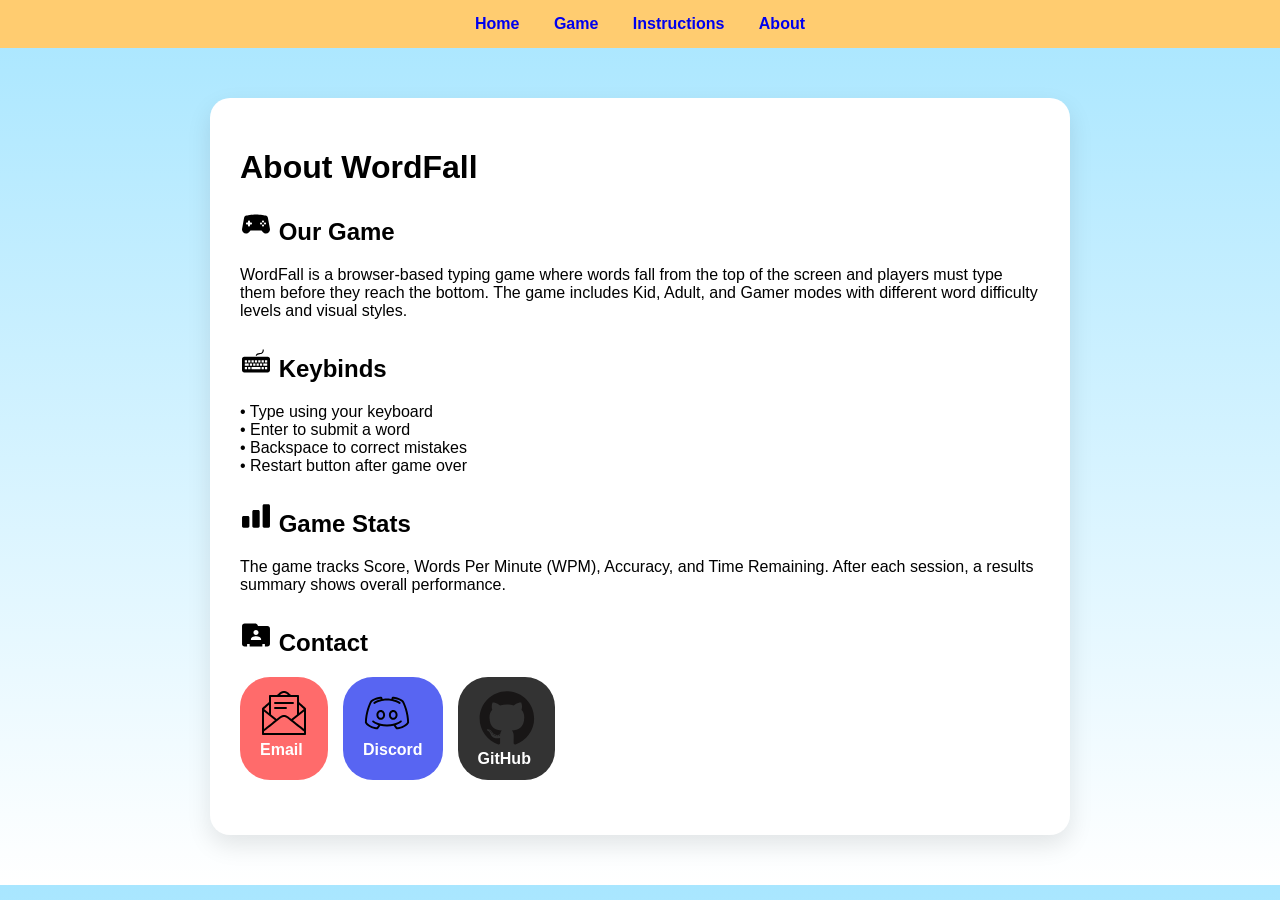
==== about.html @ df0efc3d "Clean project upload" ====
<!DOCTYPE html>
<html>

<head>
    <meta charset="UTF-8">
    <title>About - WordFall</title>
    <link rel="stylesheet" href="style.css">
</head>

<body class="kid">

    <nav>
        <a href="index.html">Home</a>
        <a href="game.html">Game</a>
        <a href="instructions.html">Instructions</a>
        <a href="about.html">About</a>
    </nav>

    <div class="about-card">

        <h1>About WordFall</h1>

        <div class="about-section">
            <h2><svg id='Game_Controller_32' width='32' height='32' viewBox='0 0 32 32'
                    xmlns='http://www.w3.org/2000/svg' xmlns:xlink='http://www.w3.org/1999/xlink'>
                    <rect width='32' height='32' stroke='none' fill='#000000' opacity='0' />


                    <g transform="matrix(1 0 0 1 16 16)">
                        <path
                            style="stroke: none; stroke-width: 1; stroke-dasharray: none; stroke-linecap: butt; stroke-dashoffset: 0; stroke-linejoin: miter; stroke-miterlimit: 4; fill: rgb(0,0,0); fill-rule: nonzero; opacity: 1;"
                            transform=" translate(-15, -15.5)"
                            d="M 15 6 C 10.933075 6 5.4021252 7.0594658 5.3964844 7.0605469 C 5.3964844 7.0605469 5.3945312 7.0605469 5.3945312 7.0605469 C 4.2063097 7.3036573 3.2783178 8.2501084 3.0546875 9.4453125 L 3.0507812 9.4492188 L 1.0839844 20.179688 L 1.0859375 20.181641 C 1.0310045 20.445822 1 20.719532 1 21 C 1 23.209 2.791 25 5 25 C 6.1864022 25 7.2401051 24.47287 7.9726562 23.652344 L 7.9863281 23.660156 L 9.5 22 L 15 22 L 20.5 22 L 22.013672 23.660156 L 22.027344 23.652344 C 22.759895 24.47287 23.813598 25 25 25 C 27.209 25 29 23.209 29 21 C 29 20.719532 28.968996 20.445822 28.914062 20.181641 L 28.916016 20.179688 L 26.949219 9.4492188 L 26.945312 9.4453125 C 26.721565 8.2494809 25.79263 7.303047 24.603516 7.0605469 C 24.602892 7.0604196 24.602187 7.0606737 24.601562 7.0605469 C 24.59692 7.0594658 19.066925 6 15 6 z M 8 12 C 8.552 12 9 12.448 9 13 L 9 14 L 10 14 C 10.552 14 11 14.448 11 15 C 11 15.552 10.552 16 10 16 L 9 16 L 9 17 C 9 17.552 8.552 18 8 18 C 7.448 18 7 17.552 7 17 L 7 16 L 6 16 C 5.448 16 5 15.552 5 15 C 5 14.448 5.448 14 6 14 L 7 14 L 7 13 C 7 12.448 7.448 12 8 12 z M 22 12 C 22.552 12 23 12.448 23 13 C 23 13.552 22.552 14 22 14 C 21.448 14 21 13.552 21 13 C 21 12.448 21.448 12 22 12 z M 20 14 C 20.552 14 21 14.448 21 15 C 21 15.552 20.552 16 20 16 C 19.448 16 19 15.552 19 15 C 19 14.448 19.448 14 20 14 z M 24 14 C 24.552 14 25 14.448 25 15 C 25 15.552 24.552 16 24 16 C 23.448 16 23 15.552 23 15 C 23 14.448 23.448 14 24 14 z M 22 16 C 22.552 16 23 16.448 23 17 C 23 17.552 22.552 18 22 18 C 21.448 18 21 17.552 21 17 C 21 16.448 21.448 16 22 16 z"
                            stroke-linecap="round" />
                    </g>
                </svg> Our Game</h2>
            <p>
                WordFall is a browser-based typing game where words fall from the top
                of the screen and players must type them before they reach the bottom.
                The game includes Kid, Adult, and Gamer modes with different word
                difficulty levels and visual styles.
            </p>
        </div>

        <div class="about-section">
            <h2><svg id='Keyboard_32' width='32' height='32' viewBox='0 0 32 32' xmlns='http://www.w3.org/2000/svg'
                    xmlns:xlink='http://www.w3.org/1999/xlink'>
                    <rect width='32' height='32' stroke='none' fill='#000000' opacity='0' />


                    <g transform="matrix(0.56 0 0 0.56 16 16)">
                        <path
                            style="stroke: none; stroke-width: 1; stroke-dasharray: none; stroke-linecap: butt; stroke-dashoffset: 0; stroke-linejoin: miter; stroke-miterlimit: 4; fill: rgb(0,0,0); fill-rule: nonzero; opacity: 1;"
                            transform=" translate(-25, -23.42)"
                            d="M 36.9375 2.84375 C 36.9375 8.507813 34.578125 8.828125 31.3125 9.28125 C 28.707031 9.640625 25.578125 10.09375 24.4375 14 L 26.5625 14 C 27.433594 11.859375 29.253906 11.601563 31.5625 11.28125 C 34.835938 10.828125 38.9375 10.25 38.9375 2.84375 Z M 4 16 C 1.792969 16 0 17.792969 0 20 L 0 40 C 0 42.207031 1.792969 44 4 44 L 46 44 C 48.207031 44 50 42.207031 50 40 L 50 20 C 50 17.792969 48.207031 16 46 16 Z M 5 22 L 9 22 L 9 26 L 5 26 Z M 11 22 L 15 22 L 15 26 L 11 26 Z M 17 22 L 21 22 L 21 26 L 17 26 Z M 23 22 L 27 22 L 27 26 L 23 26 Z M 29 22 L 33 22 L 33 26 L 29 26 Z M 35 22 L 39 22 L 39 26 L 35 26 Z M 41 22 L 45 22 L 45 26 L 41 26 Z M 5 28 L 12 28 L 12 32 L 5 32 Z M 14 28 L 18 28 L 18 32 L 14 32 Z M 20 28 L 24 28 L 24 32 L 20 32 Z M 26 28 L 30 28 L 30 32 L 26 32 Z M 32 28 L 36 28 L 36 32 L 32 32 Z M 38 28 L 45 28 L 45 32 L 38 32 Z M 5 34 L 9 34 L 9 38 L 5 38 Z M 11 34 L 15 34 L 15 38 L 11 38 Z M 17 34 L 33 34 L 33 38 L 17 38 Z M 35 34 L 39 34 L 39 38 L 35 38 Z M 41 34 L 45 34 L 45 38 L 41 38 Z"
                            stroke-linecap="round" />
                    </g>
                </svg> Keybinds</h2>
            <p>
                • Type using your keyboard<br>
                • Enter to submit a word<br>
                • Backspace to correct mistakes<br>
                • Restart button after game over
            </p>
        </div>

        <div class="about-section">
            <h2><svg id='Bar_Chart_32' width='32' height='32' viewBox='0 0 32 32' xmlns='http://www.w3.org/2000/svg'
                    xmlns:xlink='http://www.w3.org/1999/xlink'>
                    <rect width='32' height='32' stroke='none' fill='#000000' opacity='0' />


                    <g transform="matrix(1.47 0 0 1.47 16 16)">
                        <path
                            style="stroke: none; stroke-width: 1; stroke-dasharray: none; stroke-linecap: butt; stroke-dashoffset: 0; stroke-linejoin: miter; stroke-miterlimit: 4; fill: rgb(0,0,0); fill-rule: nonzero; opacity: 1;"
                            transform=" translate(-12.5, -12)"
                            d="M 18 4 C 17.448 4 17 4.448 17 5 L 17 19 C 17 19.552 17.448 20 18 20 L 21 20 C 21.552 20 22 19.552 22 19 L 22 5 C 22 4.448 21.552 4 21 4 L 18 4 z M 11 8 C 10.448 8 10 8.448 10 9 L 10 19 C 10 19.552 10.448 20 11 20 L 14 20 C 14.552 20 15 19.552 15 19 L 15 9 C 15 8.448 14.552 8 14 8 L 11 8 z M 4 12 C 3.448 12 3 12.448 3 13 L 3 19 C 3 19.552 3.448 20 4 20 L 7 20 C 7.552 20 8 19.552 8 19 L 8 13 C 8 12.448 7.552 12 7 12 L 4 12 z"
                            stroke-linecap="round" />
                    </g>
                </svg> Game Stats</h2>
            <p>
                The game tracks Score, Words Per Minute (WPM), Accuracy, and Time Remaining.
                After each session, a results summary shows overall performance.
            </p>
        </div>

        <div class="about-section">
            <h2><svg id='Contact_Details_32' width='32' height='32' viewBox='0 0 32 32'
                    xmlns='http://www.w3.org/2000/svg' xmlns:xlink='http://www.w3.org/1999/xlink'>
                    <rect width='32' height='32' stroke='none' fill='#000000' opacity='0' />


                    <g transform="matrix(1.27 0 0 1.27 16 16)">
                        <path
                            style="stroke: none; stroke-width: 1; stroke-dasharray: none; stroke-linecap: butt; stroke-dashoffset: 0; stroke-linejoin: miter; stroke-miterlimit: 4; fill: rgb(0,0,0); fill-rule: nonzero; opacity: 1;"
                            transform=" translate(-12, -12)"
                            d="M 21 5 L 13.618 5 L 13.171000000000001 4.106 C 12.831 3.424 12.146 3 11.382 3 L 3 3 C 1.897 3 1 3.897 1 5 L 1 19 C 1 20.103 1.897 21 3 21 L 5 21 L 5 19 L 7 19 L 7 21 L 17 21 L 17 19 L 19 19 L 19 21 L 21 21 C 22.103 21 23 20.103 23 19 L 23 7 C 23 5.897 22.103 5 21 5 z M 12 8 C 13.133 8 14 8.867 14 10 C 14 11.133 13.133 12 12 12 C 10.867 12 10 11.133 10 10 C 10 8.867 10.867 8 12 8 z M 16 16 L 8 16 C 8 15.843 8 15.376 8 15.217 C 8 13.909 9.815 13 12 13 C 14.185 13 16 13.909 16 15.217 C 16 15.376 16 15.843 16 16 z"
                            stroke-linecap="round" />
                    </g>
                </svg> Contact</h2>

            <div class="contact-row">
                <a href="mailto:phyozawaung005@email.com" class="contact-btn email">
                    <svg id='Email_Open_48' width='48' height='48' viewBox='0 0 48 48'
                        xmlns='http://www.w3.org/2000/svg' xmlns:xlink='http://www.w3.org/1999/xlink'>
                        <rect width='48' height='48' stroke='none' fill='#000000' opacity='0' />


                        <g transform="matrix(1 0 0 1 24 24)">
                            <path
                                style="stroke: none; stroke-width: 1; stroke-dasharray: none; stroke-linecap: butt; stroke-dashoffset: 0; stroke-linejoin: miter; stroke-miterlimit: 4; fill: rgb(0,0,0); fill-rule: nonzero; opacity: 1;"
                                transform=" translate(-25, -25)"
                                d="M 25 3 C 24.065529 3 22.342634 3.1922485 20.857422 4.4609375 C 20.398681 4.8083214 19.373867 5.711436 17.886719 7 L 11 7 C 10.447738123791542 7.0000552179053495 10.000055217905349 7.447738123791542 10 8 L 10 13.962891 C 6.471313 17.084086 3.3339844 19.878906 3.3339844 19.878906 C 3.1214614918538506 20.06867560710598 2.9999682606298403 20.340081609472698 3 20.625 L 3 46 C 3.000055217905349 46.55226187620846 3.4477381237915408 46.99994478209465 4 47 L 46 47 C 46.55226187620846 46.99994478209465 46.99994478209465 46.55226187620846 47 46 L 47 20.625 C 47.000031841108616 20.340081671897863 46.878538759845775 20.06867567947991 46.666016 19.878906 C 46.666016 19.878906 43.528795 17.083407 40 13.962891 L 40 8 C 39.99994478209465 7.447738123791541 39.55226187620846 7.0000552179053495 39 7 L 32.052734 7 C 30.621699 5.7124523 29.597448 4.8047971 29.140625 4.4589844 C 27.65593 3.1920488 25.933993 3 25 3 z M 25 5 C 25.639946 5 26.886525 5.1588743 27.849609 5.984375 C 27.866085520085996 5.998595799359689 27.88302187253336 6.012274950583353 27.900391 6.0253906 C 27.959185 6.0694411 28.697665 6.7277272 29.013672 7 L 20.960938 7 C 21.279381 6.7285566 22.041101 6.0692269 22.099609 6.0253906 C 22.11697812746664 6.012274950583352 22.133914479914004 5.998595799359689 22.150391 5.984375 C 23.113477 5.1588747 24.360054 5 25 5 z M 12 9 L 17.988281 9 C 18.144192542444436 9.038082487204836 18.306979457555563 9.038082487204836 18.462891 9 L 31.513672 9 C 31.62803267465632 9.020067433837593 31.74501432534368 9.020067433837593 31.859375 9 L 38 9 L 38 14.417969 L 38 26.542969 L 32.361328 30.980469 C 31.298143 30.145647 29.356777 28.62871 29.125 28.443359 C 27.584365 27.210381 25.936054 27 25 27 C 23.990342 27 22.424011 27.305375 20.908203 28.417969 C 20.632913 28.619667 18.627455 30.201185 17.632812 30.976562 L 12 26.542969 L 12 14.546875 C 12.015162902979911 14.447187958264486 12.015162902979911 14.345781041735513 12 14.246094 L 12 9 z M 16 14 C 15.63936408342243 13.994899710454515 15.303918635428394 14.184375296169332 15.122112278513482 14.495872849714331 C 14.940305921598572 14.80737040325933 14.940305921598572 15.192629596740671 15.122112278513484 15.50412715028567 C 15.303918635428394 15.815624703830668 15.639364083422432 16.005100289545485 16 16 L 34 16 C 34.36063591657757 16.005100289545485 34.696081364571604 15.815624703830668 34.877887721486516 15.504127150285669 C 35.05969407840143 15.192629596740671 35.05969407840143 14.80737040325933 34.877887721486516 14.495872849714331 C 34.696081364571604 14.184375296169332 34.36063591657757 13.994899710454515 34 14 L 16 14 z M 10 16.636719 L 10 24.966797 L 5.0253906 21.050781 C 5.2639072 20.838199 7.6995528 18.67611 10 16.636719 z M 40 16.636719 C 42.300878 18.676338 44.736918 20.840822 44.974609 21.052734 L 40 24.96875 L 40 16.636719 z M 16 19 C 15.63936408342243 18.994899710454515 15.303918635428394 19.184375296169332 15.122112278513482 19.49587284971433 C 14.940305921598572 19.80737040325933 14.940305921598572 20.192629596740673 15.122112278513484 20.50412715028567 C 15.303918635428394 20.815624703830668 15.639364083422432 21.005100289545485 16 21 L 27 21 C 27.360635916577568 21.005100289545485 27.696081364571608 20.815624703830668 27.877887721486516 20.50412715028567 C 28.059694078401428 20.19262959674067 28.059694078401428 19.80737040325933 27.877887721486516 19.49587284971433 C 27.696081364571608 19.184375296169332 27.360635916577568 18.994899710454515 27 19 L 16 19 z M 5 23.578125 L 16.009766 32.244141 C 14.380662 33.519885 13.64873 34.080591 11.683594 35.625 C 8.2747801 38.304 6.1117199 40.008897 5 40.884766 L 5 23.578125 z M 45 23.578125 L 45 40.888672 C 43.543056 39.746848 38.508414 35.801673 33.982422 32.251953 L 45 23.578125 z M 25 29 C 25.639946 29 26.791635 29.138837 27.875 30.005859 C 29.231039 31.090278 44.471585 43.016199 45 43.429688 L 45 45 L 5 45 L 5 43.427734 C 5.2740923 43.211869 8.8819407 40.370731 12.919922 37.197266 C 17.108371 33.905547 21.554155 30.425166 22.091797 30.03125 C 23.199989 29.217844 24.433658 29 25 29 z"
                                stroke-linecap="round" />
                        </g>
                    </svg> <br> Email
                </a>

                <a href="https://discord.com/users/1257900432802713695" target="_blank" class="contact-btn discord">
                    <svg id='Discord_48' width='48' height='48' viewBox='0 0 48 48' xmlns='http://www.w3.org/2000/svg'
                        xmlns:xlink='http://www.w3.org/1999/xlink'>
                        <rect width='48' height='48' stroke='none' fill='#000000' opacity='0' />


                        <g transform="matrix(0.96 0 0 0.96 24 24)">
                            <path
                                style="stroke: none; stroke-width: 1; stroke-dasharray: none; stroke-linecap: butt; stroke-dashoffset: 0; stroke-linejoin: miter; stroke-miterlimit: 4; fill: rgb(0,0,0); fill-rule: nonzero; opacity: 1;"
                                transform=" translate(-25, -24)"
                                d="M 18.90625 7 C 18.90625 7 12.539063 7.4375 8.375 10.78125 C 8.355469 10.789063 8.332031 10.800781 8.3125 10.8125 C 7.589844 11.480469 7.046875 12.515625 6.375 14 C 5.703125 15.484375 4.992188 17.394531 4.34375 19.53125 C 3.050781 23.808594 2 29.058594 2 34 C 1.996094 34.175781 2.039063 34.347656 2.125 34.5 C 3.585938 37.066406 6.273438 38.617188 8.78125 39.59375 C 11.289063 40.570313 13.605469 40.960938 14.78125 41 C 15.113281 41.011719 15.429688 40.859375 15.625 40.59375 L 18.0625 37.21875 C 20.027344 37.683594 22.332031 38 25 38 C 27.667969 38 29.972656 37.683594 31.9375 37.21875 L 34.375 40.59375 C 34.570313 40.859375 34.886719 41.011719 35.21875 41 C 36.394531 40.960938 38.710938 40.570313 41.21875 39.59375 C 43.726563 38.617188 46.414063 37.066406 47.875 34.5 C 47.960938 34.347656 48.003906 34.175781 48 34 C 48 29.058594 46.949219 23.808594 45.65625 19.53125 C 45.007813 17.394531 44.296875 15.484375 43.625 14 C 42.953125 12.515625 42.410156 11.480469 41.6875 10.8125 C 41.667969 10.800781 41.644531 10.789063 41.625 10.78125 C 37.460938 7.4375 31.09375 7 31.09375 7 C 31.019531 6.992188 30.949219 6.992188 30.875 7 C 30.527344 7.046875 30.234375 7.273438 30.09375 7.59375 C 30.09375 7.59375 29.753906 8.339844 29.53125 9.40625 C 27.582031 9.09375 25.941406 9 25 9 C 24.058594 9 22.417969 9.09375 20.46875 9.40625 C 20.246094 8.339844 19.90625 7.59375 19.90625 7.59375 C 19.734375 7.203125 19.332031 6.964844 18.90625 7 Z M 18.28125 9.15625 C 18.355469 9.359375 18.40625 9.550781 18.46875 9.78125 C 16.214844 10.304688 13.746094 11.160156 11.4375 12.59375 C 11.074219 12.746094 10.835938 13.097656 10.824219 13.492188 C 10.816406 13.882813 11.039063 14.246094 11.390625 14.417969 C 11.746094 14.585938 12.167969 14.535156 12.46875 14.28125 C 17.101563 11.410156 22.996094 11 25 11 C 27.003906 11 32.898438 11.410156 37.53125 14.28125 C 37.832031 14.535156 38.253906 14.585938 38.609375 14.417969 C 38.960938 14.246094 39.183594 13.882813 39.175781 13.492188 C 39.164063 13.097656 38.925781 12.746094 38.5625 12.59375 C 36.253906 11.160156 33.785156 10.304688 31.53125 9.78125 C 31.59375 9.550781 31.644531 9.359375 31.71875 9.15625 C 32.859375 9.296875 37.292969 9.894531 40.3125 12.28125 C 40.507813 12.460938 41.1875 13.460938 41.8125 14.84375 C 42.4375 16.226563 43.09375 18.027344 43.71875 20.09375 C 44.9375 24.125 45.921875 29.097656 45.96875 33.65625 C 44.832031 35.496094 42.699219 36.863281 40.5 37.71875 C 38.5 38.496094 36.632813 38.84375 35.65625 38.9375 L 33.96875 36.65625 C 34.828125 36.378906 35.601563 36.078125 36.28125 35.78125 C 38.804688 34.671875 40.15625 33.5 40.15625 33.5 C 40.570313 33.128906 40.605469 32.492188 40.234375 32.078125 C 39.863281 31.664063 39.226563 31.628906 38.8125 32 C 38.8125 32 37.765625 32.957031 35.46875 33.96875 C 34.625 34.339844 33.601563 34.707031 32.4375 35.03125 C 32.167969 35 31.898438 35.078125 31.6875 35.25 C 29.824219 35.703125 27.609375 36 25 36 C 22.371094 36 20.152344 35.675781 18.28125 35.21875 C 18.070313 35.078125 17.8125 35.019531 17.5625 35.0625 C 16.394531 34.738281 15.378906 34.339844 14.53125 33.96875 C 12.234375 32.957031 11.1875 32 11.1875 32 C 10.960938 31.789063 10.648438 31.699219 10.34375 31.75 C 9.957031 31.808594 9.636719 32.085938 9.53125 32.464844 C 9.421875 32.839844 9.546875 33.246094 9.84375 33.5 C 9.84375 33.5 11.195313 34.671875 13.71875 35.78125 C 14.398438 36.078125 15.171875 36.378906 16.03125 36.65625 L 14.34375 38.9375 C 13.367188 38.84375 11.5 38.496094 9.5 37.71875 C 7.300781 36.863281 5.167969 35.496094 4.03125 33.65625 C 4.078125 29.097656 5.0625 24.125 6.28125 20.09375 C 6.90625 18.027344 7.5625 16.226563 8.1875 14.84375 C 8.8125 13.460938 9.492188 12.460938 9.6875 12.28125 C 12.707031 9.894531 17.140625 9.296875 18.28125 9.15625 Z M 18.5 21 C 15.949219 21 14 23.316406 14 26 C 14 28.683594 15.949219 31 18.5 31 C 21.050781 31 23 28.683594 23 26 C 23 23.316406 21.050781 21 18.5 21 Z M 31.5 21 C 28.949219 21 27 23.316406 27 26 C 27 28.683594 28.949219 31 31.5 31 C 34.050781 31 36 28.683594 36 26 C 36 23.316406 34.050781 21 31.5 21 Z M 18.5 23 C 19.816406 23 21 24.265625 21 26 C 21 27.734375 19.816406 29 18.5 29 C 17.183594 29 16 27.734375 16 26 C 16 24.265625 17.183594 23 18.5 23 Z M 31.5 23 C 32.816406 23 34 24.265625 34 26 C 34 27.734375 32.816406 29 31.5 29 C 30.183594 29 29 27.734375 29 26 C 29 24.265625 30.183594 23 31.5 23 Z"
                                stroke-linecap="round" />
                        </g>
                    </svg><br>Discord
                </a>

                <a href="https://github.com/phyozawaung005" target="_blank" class="contact-btn github">
                    <svg xmlns="http://www.w3.org/2000/svg" viewBox="0 0 128 128">
                        <g fill="#181616">
                            <path fill-rule="evenodd" clip-rule="evenodd"
                                d="M64 5.103c-33.347 0-60.388 27.035-60.388 60.388 0 26.682 17.303 49.317 41.297 57.303 3.017.56 4.125-1.31 4.125-2.905 0-1.44-.056-6.197-.082-11.243-16.8 3.653-20.345-7.125-20.345-7.125-2.747-6.98-6.705-8.836-6.705-8.836-5.48-3.748.413-3.67.413-3.67 6.063.425 9.257 6.223 9.257 6.223 5.386 9.23 14.127 6.562 17.573 5.02.542-3.903 2.107-6.568 3.834-8.076-13.413-1.525-27.514-6.704-27.514-29.843 0-6.593 2.36-11.98 6.223-16.21-.628-1.52-2.695-7.662.584-15.98 0 0 5.07-1.623 16.61 6.19C53.7 35 58.867 34.327 64 34.304c5.13.023 10.3.694 15.127 2.033 11.526-7.813 16.59-6.19 16.59-6.19 3.287 8.317 1.22 14.46.593 15.98 3.872 4.23 6.215 9.617 6.215 16.21 0 23.194-14.127 28.3-27.574 29.796 2.167 1.874 4.097 5.55 4.097 11.183 0 8.08-.07 14.583-.07 16.572 0 1.607 1.088 3.49 4.148 2.897 23.98-7.994 41.263-30.622 41.263-57.294C124.388 32.14 97.35 5.104 64 5.104z" />
                            <path
                                d="M26.484 91.806c-.133.3-.605.39-1.035.185-.44-.196-.685-.605-.543-.906.13-.31.603-.395 1.04-.188.44.197.69.61.537.91zm2.446 2.729c-.287.267-.85.143-1.232-.28-.396-.42-.47-.983-.177-1.254.298-.266.844-.14 1.24.28.394.426.472.984.17 1.255zM31.312 98.012c-.37.258-.976.017-1.35-.52-.37-.538-.37-1.183.01-1.44.373-.258.97-.025 1.35.507.368.545.368 1.19-.01 1.452zm3.261 3.361c-.33.365-1.036.267-1.552-.23-.527-.487-.674-1.18-.343-1.544.336-.366 1.045-.264 1.564.23.527.486.686 1.18.333 1.543zm4.5 1.951c-.147.473-.825.688-1.51.486-.683-.207-1.13-.76-.99-1.238.14-.477.823-.7 1.512-.485.683.206 1.13.756.988 1.237zm4.943.361c.017.498-.563.91-1.28.92-.723.017-1.308-.387-1.315-.877 0-.503.568-.91 1.29-.924.717-.013 1.306.387 1.306.88zm4.598-.782c.086.485-.413.984-1.126 1.117-.7.13-1.35-.172-1.44-.653-.086-.498.422-.997 1.122-1.126.714-.123 1.354.17 1.444.663zm0 0" />
                        </g>
                    </svg> GitHub
                </a>
            </div>

        </div>

    </div>

    <script src="script.js"></script>
</body>

</html>
---- style.css ----
body {
    margin: 0;
    font-family: Arial;
    text-align: center;
    transition: 0.4s;
}

/* Navigation */
nav {
    padding: 15px;
}

nav a {
    margin: 0 15px;
    text-decoration: none;
    font-weight: bold;
}
.container {
    max-width: 800px;
    margin: 40px auto;
    padding: 20px;
}

section {
    margin-bottom: 30px;
}

h2 {
    margin-top: 20px;
}


/* Mode Buttons */
.mode-selector {
    margin: 10px;
}

.mode-selector button {
    padding: 8px 15px;
    margin: 5px;
    border-radius: 20px;
    border: none;
    cursor: pointer;
}

/* Game Info */
.game-info {
    margin-top: 10px;
    font-size: 18px;
}

#game-area {
    position: relative;
    height: 400px;
    width: 80%;
    margin: 20px auto;
    overflow: hidden;
}

.word {
    position: absolute;
    font-size: 20px;
    font-weight: bold;
}

#input {
    padding: 10px;
    width: 250px;
    font-size: 16px;
    border-radius: 15px;
}

/* Kid Mode */
body.kid {
    background: linear-gradient(to bottom, #a8e6ff, #ffffff);
    font-family: "Comic Sans MS", Arial;
}
body.kid nav { background: #ffcc70; }
body.kid #game-area { background: #fff9c4; border: 4px dashed #ff6f61; }

/* Adult Mode */
body.adult {
    background: #f4f4f4;
    color: #333;
}
body.adult nav { background: #333; }
body.adult nav a { color: white; }
body.adult #game-area { background: white; border: 2px solid #555; }

/* Gamer Mode */
body.gamer {
    background: #111;
    color: #00ffcc;
    font-family: "Courier New", monospace;
}
body.gamer nav { background: black; }
body.gamer nav a { color: #00ffcc; }
body.gamer #game-area { background: #1a1a1a; border: 2px solid #00ffcc; }

/* Main About Card */
.about-card {
    max-width: 800px;
    margin: 50px auto;
    padding: 30px;
    background: white;
    border-radius: 20px;
    box-shadow: 0 10px 25px rgba(0,0,0,0.1);
    text-align: left;
}

/* Sections inside box */
.about-section {
    margin-bottom: 25px;
}

/* Contact row layout */
.contact-row {
    display: flex;
    gap: 15px;
    flex-wrap: wrap;
    margin-top: 15px;
}

/* Contact buttons */
.contact-btn {
    padding: 12px 20px;
    border-radius: 30px;
    text-decoration: none;
    font-weight: bold;
    color: white;
    transition: 0.3s ease;
}

/* Button colors */
.email {
    background-color: #ff6b6b;
}

.discord {
    background-color: #5865F2;
}

.github {
    background-color: #333;
}

.contact-btn:hover {
    transform: scale(1.05);
    opacity: 0.9;
}
/* Default About Card (Kid & Adult) */
.about-card {
    max-width: 800px;
    margin: 50px auto;
    padding: 30px;
    background: white;
    border-radius: 20px;
    box-shadow: 0 10px 25px rgba(0,0,0,0.1);
    text-align: left;
}

/* ========================= */
/* GAMER MODE FIX */
/* ========================= */

body.gamer {
    background-color: #000;   /* Full black page */
}

body.gamer .about-card {
    background-color: #111;   /* Dark card */
    color: #00ffcc;           /* Neon readable text */
    box-shadow: 0 0 25px rgba(0, 255, 204, 0.3);
}

body.gamer h1,
body.gamer h2 {
    color: #00ffcc;
}

/* Contact buttons slightly brighter in gamer mode */
body.gamer .contact-btn {
    box-shadow: 0 0 10px rgba(0, 255, 204, 0.4);
}
/* ===== POPUP BACKGROUND ===== */
.modal {
    position: fixed;
    top: 0;
    left: 0;
    width: 100%;
    height: 100%;
    background: rgba(0, 0, 0, 0.7);

    display: flex;
    justify-content: center;
    align-items: center;

    opacity: 0;
    visibility: hidden;
    transition: all 0.3s ease;
}

/* SHOW MODAL */
.modal.show {
    opacity: 1;
    visibility: visible;
}

/* ===== POPUP BOX ===== */
.modal-box {
    background: white;
    padding: 25px;
    border-radius: 15px;
    width: 320px;
    text-align: center;

    transform: scale(0.7);
    transition: transform 0.3s ease;
}

/* POPUP ANIMATION */
.modal.show .modal-box {
    transform: scale(1);
}

/* LIST STYLE */
.modal-box ul {
    list-style: none;
    padding: 0;
}

.modal-box li {
    margin: 10px 0;
    font-size: 16px;
}

/* BUTTON */
.modal-box button {
    margin-top: 15px;
    padding: 8px 15px;
    border: none;
    border-radius: 8px;
    cursor: pointer;
}
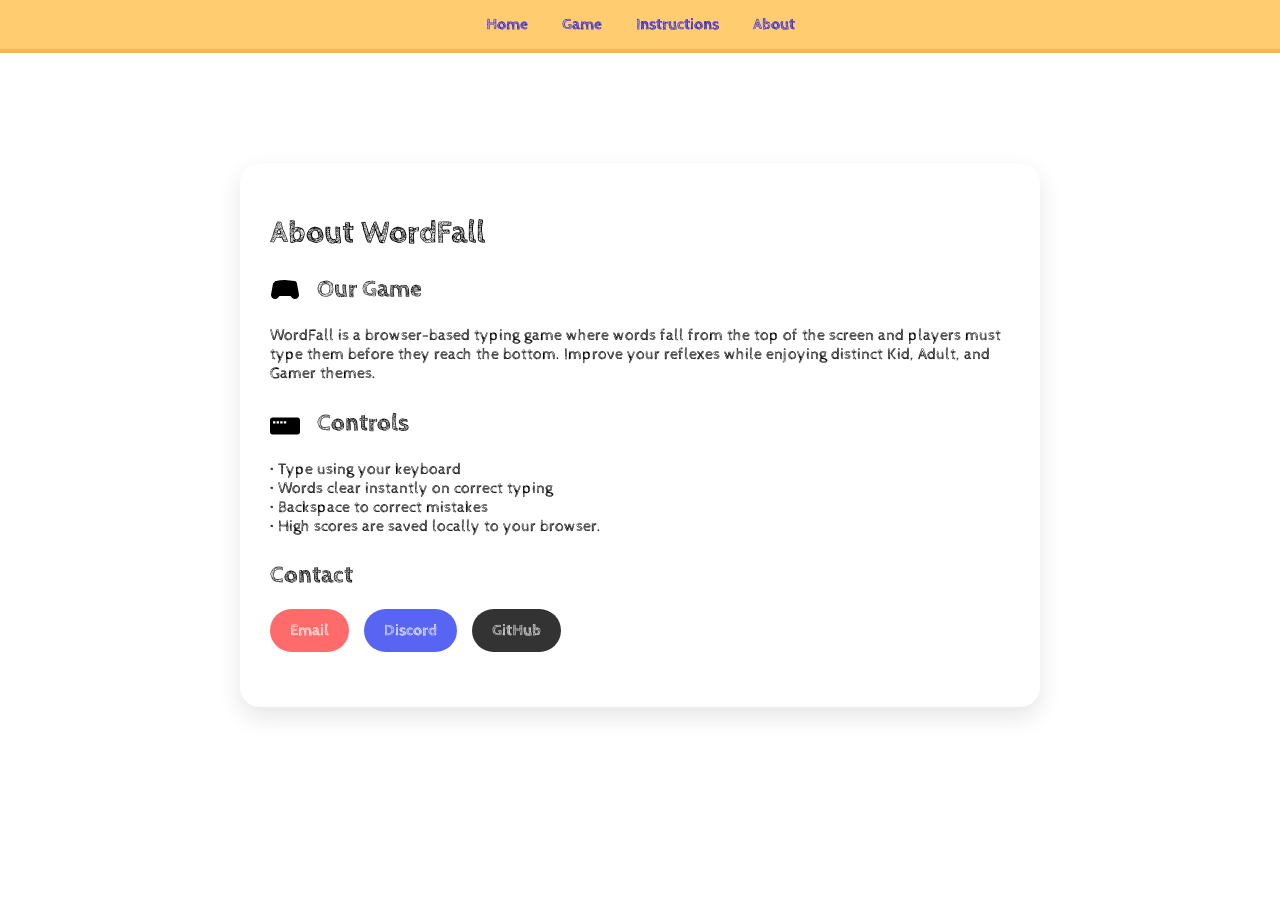
==== commit 0b55ed29: "Fix final UI, gamelogic and some words" ====
--- a/about.html
+++ b/about.html
@@ -1,10 +1,22 @@
 <!DOCTYPE html>
-<html>
-
+<html lang="en">
 <head>
     <meta charset="UTF-8">
+    <meta name="viewport" content="width=device-width, initial-scale=1.0">
     <title>About - WordFall</title>
     <link rel="stylesheet" href="style.css">
+    <style>
+        /* Small tweak to ensure SVGs align with headers */
+        h2 svg {
+            vertical-align: middle;
+            margin-right: 10px;
+            fill: currentColor; /* This makes the icon match the text color! */
+        }
+        /* Ensure the path inside the SVG also inherits the color */
+        h2 svg path, h2 svg g {
+            fill: currentColor !important;
+        }
+    </style>
 </head>
 
 <body class="kid">
@@ -16,139 +28,54 @@
         <a href="about.html">About</a>
     </nav>
 
-    <div class="about-card">
+    <div class="container">
+        <div class="about-card">
+            <h1>About WordFall</h1>
 
-        <h1>About WordFall</h1>
+            <!-- Game Section -->
+            <div class="about-section">
+                <h2>
+                    <svg width='32' height='32' viewBox='0 0 32 32'>
+                        <path d="M 15 6 C 10.933 6 5.402 7.059 5.396 7.06 L 3.054 9.445 L 1.083 20.179 C 1.031 20.445 1 20.719 1 21 C 1 23.209 2.791 25 5 25 C 6.186 25 7.24 24.472 7.972 23.652 L 9.5 22 L 20.5 22 L 22.013 23.66 C 22.759 24.472 23.813 25 25 25 C 27.209 25 29 23.209 29 21 C 29 20.719 28.968 20.445 28.914 20.181 L 26.949 9.449 C 26.721 8.249 25.792 7.303 24.603 7.06 C 19.066 6 15 6 z M 8 12 C 8.552 12 9 12.448 9 13 L 9 17 C 9 17.552 8.552 18 8 18 C 7.448 18 7 17.552 7 17 L 7 13 C 7 12.448 7.448 12 8 12 z M 22 12 C 22.552 12 23 12.448 23 13 C 23 13.552 22.552 14 22 14 C 21.448 14 21 13.552 21 13 C 21 12.448 21.448 12 22 12 z"/>
+                    </svg>
+                    Our Game
+                </h2>
+                <p>
+                    WordFall is a browser-based typing game where words fall from the top
+                    of the screen and players must type them before they reach the bottom.
+                    Improve your reflexes while enjoying distinct Kid, Adult, and Gamer themes.
+                </p>
+            </div>
 
-        <div class="about-section">
-            <h2><svg id='Game_Controller_32' width='32' height='32' viewBox='0 0 32 32'
-                    xmlns='http://www.w3.org/2000/svg' xmlns:xlink='http://www.w3.org/1999/xlink'>
-                    <rect width='32' height='32' stroke='none' fill='#000000' opacity='0' />
+            <!-- Keybinds Section -->
+            <div class="about-section">
+                <h2>
+                    <svg width='32' height='32' viewBox='0 0 32 32'>
+                        <path d="M 4 16 C 1.792 16 0 17.792 0 20 L 0 40 C 0 42.207 1.792 44 4 44 L 46 44 C 48.207 44 50 42.207 50 40 L 50 20 C 50 17.792 48.207 16 46 16 Z M 5 22 L 9 22 L 9 26 L 5 26 Z M 11 22 L 15 22 L 15 26 L 11 26 Z M 17 22 L 21 22 L 21 26 L 17 26 Z M 23 22 L 27 22 L 27 26 L 23 26 Z" transform="scale(0.6)"/>
+                    </svg>
+                    Controls
+                </h2>
+                <p>
+                    • Type using your keyboard<br>
+                    • Words clear instantly on correct typing<br>
+                    • Backspace to correct mistakes<br>
+                    • High scores are saved locally to your browser.
+                </p>
+            </div>
 
-
-                    <g transform="matrix(1 0 0 1 16 16)">
-                        <path
-                            style="stroke: none; stroke-width: 1; stroke-dasharray: none; stroke-linecap: butt; stroke-dashoffset: 0; stroke-linejoin: miter; stroke-miterlimit: 4; fill: rgb(0,0,0); fill-rule: nonzero; opacity: 1;"
-                            transform=" translate(-15, -15.5)"
-                            d="M 15 6 C 10.933075 6 5.4021252 7.0594658 5.3964844 7.0605469 C 5.3964844 7.0605469 5.3945312 7.0605469 5.3945312 7.0605469 C 4.2063097 7.3036573 3.2783178 8.2501084 3.0546875 9.4453125 L 3.0507812 9.4492188 L 1.0839844 20.179688 L 1.0859375 20.181641 C 1.0310045 20.445822 1 20.719532 1 21 C 1 23.209 2.791 25 5 25 C 6.1864022 25 7.2401051 24.47287 7.9726562 23.652344 L 7.9863281 23.660156 L 9.5 22 L 15 22 L 20.5 22 L 22.013672 23.660156 L 22.027344 23.652344 C 22.759895 24.47287 23.813598 25 25 25 C 27.209 25 29 23.209 29 21 C 29 20.719532 28.968996 20.445822 28.914062 20.181641 L 28.916016 20.179688 L 26.949219 9.4492188 L 26.945312 9.4453125 C 26.721565 8.2494809 25.79263 7.303047 24.603516 7.0605469 C 24.602892 7.0604196 24.602187 7.0606737 24.601562 7.0605469 C 24.59692 7.0594658 19.066925 6 15 6 z M 8 12 C 8.552 12 9 12.448 9 13 L 9 14 L 10 14 C 10.552 14 11 14.448 11 15 C 11 15.552 10.552 16 10 16 L 9 16 L 9 17 C 9 17.552 8.552 18 8 18 C 7.448 18 7 17.552 7 17 L 7 16 L 6 16 C 5.448 16 5 15.552 5 15 C 5 14.448 5.448 14 6 14 L 7 14 L 7 13 C 7 12.448 7.448 12 8 12 z M 22 12 C 22.552 12 23 12.448 23 13 C 23 13.552 22.552 14 22 14 C 21.448 14 21 13.552 21 13 C 21 12.448 21.448 12 22 12 z M 20 14 C 20.552 14 21 14.448 21 15 C 21 15.552 20.552 16 20 16 C 19.448 16 19 15.552 19 15 C 19 14.448 19.448 14 20 14 z M 24 14 C 24.552 14 25 14.448 25 15 C 25 15.552 24.552 16 24 16 C 23.448 16 23 15.552 23 15 C 23 14.448 23.448 14 24 14 z M 22 16 C 22.552 16 23 16.448 23 17 C 23 17.552 22.552 18 22 18 C 21.448 18 21 17.552 21 17 C 21 16.448 21.448 16 22 16 z"
-                            stroke-linecap="round" />
-                    </g>
-                </svg> Our Game</h2>
-            <p>
-                WordFall is a browser-based typing game where words fall from the top
-                of the screen and players must type them before they reach the bottom.
-                The game includes Kid, Adult, and Gamer modes with different word
-                difficulty levels and visual styles.
-            </p>
-        </div>
-
-        <div class="about-section">
-            <h2><svg id='Keyboard_32' width='32' height='32' viewBox='0 0 32 32' xmlns='http://www.w3.org/2000/svg'
-                    xmlns:xlink='http://www.w3.org/1999/xlink'>
-                    <rect width='32' height='32' stroke='none' fill='#000000' opacity='0' />
-
-
-                    <g transform="matrix(0.56 0 0 0.56 16 16)">
-                        <path
-                            style="stroke: none; stroke-width: 1; stroke-dasharray: none; stroke-linecap: butt; stroke-dashoffset: 0; stroke-linejoin: miter; stroke-miterlimit: 4; fill: rgb(0,0,0); fill-rule: nonzero; opacity: 1;"
-                            transform=" translate(-25, -23.42)"
-                            d="M 36.9375 2.84375 C 36.9375 8.507813 34.578125 8.828125 31.3125 9.28125 C 28.707031 9.640625 25.578125 10.09375 24.4375 14 L 26.5625 14 C 27.433594 11.859375 29.253906 11.601563 31.5625 11.28125 C 34.835938 10.828125 38.9375 10.25 38.9375 2.84375 Z M 4 16 C 1.792969 16 0 17.792969 0 20 L 0 40 C 0 42.207031 1.792969 44 4 44 L 46 44 C 48.207031 44 50 42.207031 50 40 L 50 20 C 50 17.792969 48.207031 16 46 16 Z M 5 22 L 9 22 L 9 26 L 5 26 Z M 11 22 L 15 22 L 15 26 L 11 26 Z M 17 22 L 21 22 L 21 26 L 17 26 Z M 23 22 L 27 22 L 27 26 L 23 26 Z M 29 22 L 33 22 L 33 26 L 29 26 Z M 35 22 L 39 22 L 39 26 L 35 26 Z M 41 22 L 45 22 L 45 26 L 41 26 Z M 5 28 L 12 28 L 12 32 L 5 32 Z M 14 28 L 18 28 L 18 32 L 14 32 Z M 20 28 L 24 28 L 24 32 L 20 32 Z M 26 28 L 30 28 L 30 32 L 26 32 Z M 32 28 L 36 28 L 36 32 L 32 32 Z M 38 28 L 45 28 L 45 32 L 38 32 Z M 5 34 L 9 34 L 9 38 L 5 38 Z M 11 34 L 15 34 L 15 38 L 11 38 Z M 17 34 L 33 34 L 33 38 L 17 38 Z M 35 34 L 39 34 L 39 38 L 35 38 Z M 41 34 L 45 34 L 45 38 L 41 38 Z"
-                            stroke-linecap="round" />
-                    </g>
-                </svg> Keybinds</h2>
-            <p>
-                • Type using your keyboard<br>
-                • Enter to submit a word<br>
-                • Backspace to correct mistakes<br>
-                • Restart button after game over
-            </p>
-        </div>
-
-        <div class="about-section">
-            <h2><svg id='Bar_Chart_32' width='32' height='32' viewBox='0 0 32 32' xmlns='http://www.w3.org/2000/svg'
-                    xmlns:xlink='http://www.w3.org/1999/xlink'>
-                    <rect width='32' height='32' stroke='none' fill='#000000' opacity='0' />
-
-
-                    <g transform="matrix(1.47 0 0 1.47 16 16)">
-                        <path
-                            style="stroke: none; stroke-width: 1; stroke-dasharray: none; stroke-linecap: butt; stroke-dashoffset: 0; stroke-linejoin: miter; stroke-miterlimit: 4; fill: rgb(0,0,0); fill-rule: nonzero; opacity: 1;"
-                            transform=" translate(-12.5, -12)"
-                            d="M 18 4 C 17.448 4 17 4.448 17 5 L 17 19 C 17 19.552 17.448 20 18 20 L 21 20 C 21.552 20 22 19.552 22 19 L 22 5 C 22 4.448 21.552 4 21 4 L 18 4 z M 11 8 C 10.448 8 10 8.448 10 9 L 10 19 C 10 19.552 10.448 20 11 20 L 14 20 C 14.552 20 15 19.552 15 19 L 15 9 C 15 8.448 14.552 8 14 8 L 11 8 z M 4 12 C 3.448 12 3 12.448 3 13 L 3 19 C 3 19.552 3.448 20 4 20 L 7 20 C 7.552 20 8 19.552 8 19 L 8 13 C 8 12.448 7.552 12 7 12 L 4 12 z"
-                            stroke-linecap="round" />
-                    </g>
-                </svg> Game Stats</h2>
-            <p>
-                The game tracks Score, Words Per Minute (WPM), Accuracy, and Time Remaining.
-                After each session, a results summary shows overall performance.
-            </p>
-        </div>
-
-        <div class="about-section">
-            <h2><svg id='Contact_Details_32' width='32' height='32' viewBox='0 0 32 32'
-                    xmlns='http://www.w3.org/2000/svg' xmlns:xlink='http://www.w3.org/1999/xlink'>
-                    <rect width='32' height='32' stroke='none' fill='#000000' opacity='0' />
-
-
-                    <g transform="matrix(1.27 0 0 1.27 16 16)">
-                        <path
-                            style="stroke: none; stroke-width: 1; stroke-dasharray: none; stroke-linecap: butt; stroke-dashoffset: 0; stroke-linejoin: miter; stroke-miterlimit: 4; fill: rgb(0,0,0); fill-rule: nonzero; opacity: 1;"
-                            transform=" translate(-12, -12)"
-                            d="M 21 5 L 13.618 5 L 13.171000000000001 4.106 C 12.831 3.424 12.146 3 11.382 3 L 3 3 C 1.897 3 1 3.897 1 5 L 1 19 C 1 20.103 1.897 21 3 21 L 5 21 L 5 19 L 7 19 L 7 21 L 17 21 L 17 19 L 19 19 L 19 21 L 21 21 C 22.103 21 23 20.103 23 19 L 23 7 C 23 5.897 22.103 5 21 5 z M 12 8 C 13.133 8 14 8.867 14 10 C 14 11.133 13.133 12 12 12 C 10.867 12 10 11.133 10 10 C 10 8.867 10.867 8 12 8 z M 16 16 L 8 16 C 8 15.843 8 15.376 8 15.217 C 8 13.909 9.815 13 12 13 C 14.185 13 16 13.909 16 15.217 C 16 15.376 16 15.843 16 16 z"
-                            stroke-linecap="round" />
-                    </g>
-                </svg> Contact</h2>
-
-            <div class="contact-row">
-                <a href="mailto:phyozawaung005@email.com" class="contact-btn email">
-                    <svg id='Email_Open_48' width='48' height='48' viewBox='0 0 48 48'
-                        xmlns='http://www.w3.org/2000/svg' xmlns:xlink='http://www.w3.org/1999/xlink'>
-                        <rect width='48' height='48' stroke='none' fill='#000000' opacity='0' />
-
-
-                        <g transform="matrix(1 0 0 1 24 24)">
-                            <path
-                                style="stroke: none; stroke-width: 1; stroke-dasharray: none; stroke-linecap: butt; stroke-dashoffset: 0; stroke-linejoin: miter; stroke-miterlimit: 4; fill: rgb(0,0,0); fill-rule: nonzero; opacity: 1;"
-                                transform=" translate(-25, -25)"
-                                d="M 25 3 C 24.065529 3 22.342634 3.1922485 20.857422 4.4609375 C 20.398681 4.8083214 19.373867 5.711436 17.886719 7 L 11 7 C 10.447738123791542 7.0000552179053495 10.000055217905349 7.447738123791542 10 8 L 10 13.962891 C 6.471313 17.084086 3.3339844 19.878906 3.3339844 19.878906 C 3.1214614918538506 20.06867560710598 2.9999682606298403 20.340081609472698 3 20.625 L 3 46 C 3.000055217905349 46.55226187620846 3.4477381237915408 46.99994478209465 4 47 L 46 47 C 46.55226187620846 46.99994478209465 46.99994478209465 46.55226187620846 47 46 L 47 20.625 C 47.000031841108616 20.340081671897863 46.878538759845775 20.06867567947991 46.666016 19.878906 C 46.666016 19.878906 43.528795 17.083407 40 13.962891 L 40 8 C 39.99994478209465 7.447738123791541 39.55226187620846 7.0000552179053495 39 7 L 32.052734 7 C 30.621699 5.7124523 29.597448 4.8047971 29.140625 4.4589844 C 27.65593 3.1920488 25.933993 3 25 3 z M 25 5 C 25.639946 5 26.886525 5.1588743 27.849609 5.984375 C 27.866085520085996 5.998595799359689 27.88302187253336 6.012274950583353 27.900391 6.0253906 C 27.959185 6.0694411 28.697665 6.7277272 29.013672 7 L 20.960938 7 C 21.279381 6.7285566 22.041101 6.0692269 22.099609 6.0253906 C 22.11697812746664 6.012274950583352 22.133914479914004 5.998595799359689 22.150391 5.984375 C 23.113477 5.1588747 24.360054 5 25 5 z M 12 9 L 17.988281 9 C 18.144192542444436 9.038082487204836 18.306979457555563 9.038082487204836 18.462891 9 L 31.513672 9 C 31.62803267465632 9.020067433837593 31.74501432534368 9.020067433837593 31.859375 9 L 38 9 L 38 14.417969 L 38 26.542969 L 32.361328 30.980469 C 31.298143 30.145647 29.356777 28.62871 29.125 28.443359 C 27.584365 27.210381 25.936054 27 25 27 C 23.990342 27 22.424011 27.305375 20.908203 28.417969 C 20.632913 28.619667 18.627455 30.201185 17.632812 30.976562 L 12 26.542969 L 12 14.546875 C 12.015162902979911 14.447187958264486 12.015162902979911 14.345781041735513 12 14.246094 L 12 9 z M 16 14 C 15.63936408342243 13.994899710454515 15.303918635428394 14.184375296169332 15.122112278513482 14.495872849714331 C 14.940305921598572 14.80737040325933 14.940305921598572 15.192629596740671 15.122112278513484 15.50412715028567 C 15.303918635428394 15.815624703830668 15.639364083422432 16.005100289545485 16 16 L 34 16 C 34.36063591657757 16.005100289545485 34.696081364571604 15.815624703830668 34.877887721486516 15.504127150285669 C 35.05969407840143 15.192629596740671 35.05969407840143 14.80737040325933 34.877887721486516 14.495872849714331 C 34.696081364571604 14.184375296169332 34.36063591657757 13.994899710454515 34 14 L 16 14 z M 10 16.636719 L 10 24.966797 L 5.0253906 21.050781 C 5.2639072 20.838199 7.6995528 18.67611 10 16.636719 z M 40 16.636719 C 42.300878 18.676338 44.736918 20.840822 44.974609 21.052734 L 40 24.96875 L 40 16.636719 z M 16 19 C 15.63936408342243 18.994899710454515 15.303918635428394 19.184375296169332 15.122112278513482 19.49587284971433 C 14.940305921598572 19.80737040325933 14.940305921598572 20.192629596740673 15.122112278513484 20.50412715028567 C 15.303918635428394 20.815624703830668 15.639364083422432 21.005100289545485 16 21 L 27 21 C 27.360635916577568 21.005100289545485 27.696081364571608 20.815624703830668 27.877887721486516 20.50412715028567 C 28.059694078401428 20.19262959674067 28.059694078401428 19.80737040325933 27.877887721486516 19.49587284971433 C 27.696081364571608 19.184375296169332 27.360635916577568 18.994899710454515 27 19 L 16 19 z M 5 23.578125 L 16.009766 32.244141 C 14.380662 33.519885 13.64873 34.080591 11.683594 35.625 C 8.2747801 38.304 6.1117199 40.008897 5 40.884766 L 5 23.578125 z M 45 23.578125 L 45 40.888672 C 43.543056 39.746848 38.508414 35.801673 33.982422 32.251953 L 45 23.578125 z M 25 29 C 25.639946 29 26.791635 29.138837 27.875 30.005859 C 29.231039 31.090278 44.471585 43.016199 45 43.429688 L 45 45 L 5 45 L 5 43.427734 C 5.2740923 43.211869 8.8819407 40.370731 12.919922 37.197266 C 17.108371 33.905547 21.554155 30.425166 22.091797 30.03125 C 23.199989 29.217844 24.433658 29 25 29 z"
-                                stroke-linecap="round" />
-                        </g>
-                    </svg> <br> Email
-                </a>
-
-                <a href="https://discord.com/users/1257900432802713695" target="_blank" class="contact-btn discord">
-                    <svg id='Discord_48' width='48' height='48' viewBox='0 0 48 48' xmlns='http://www.w3.org/2000/svg'
-                        xmlns:xlink='http://www.w3.org/1999/xlink'>
-                        <rect width='48' height='48' stroke='none' fill='#000000' opacity='0' />
-
-
-                        <g transform="matrix(0.96 0 0 0.96 24 24)">
-                            <path
-                                style="stroke: none; stroke-width: 1; stroke-dasharray: none; stroke-linecap: butt; stroke-dashoffset: 0; stroke-linejoin: miter; stroke-miterlimit: 4; fill: rgb(0,0,0); fill-rule: nonzero; opacity: 1;"
-                                transform=" translate(-25, -24)"
-                                d="M 18.90625 7 C 18.90625 7 12.539063 7.4375 8.375 10.78125 C 8.355469 10.789063 8.332031 10.800781 8.3125 10.8125 C 7.589844 11.480469 7.046875 12.515625 6.375 14 C 5.703125 15.484375 4.992188 17.394531 4.34375 19.53125 C 3.050781 23.808594 2 29.058594 2 34 C 1.996094 34.175781 2.039063 34.347656 2.125 34.5 C 3.585938 37.066406 6.273438 38.617188 8.78125 39.59375 C 11.289063 40.570313 13.605469 40.960938 14.78125 41 C 15.113281 41.011719 15.429688 40.859375 15.625 40.59375 L 18.0625 37.21875 C 20.027344 37.683594 22.332031 38 25 38 C 27.667969 38 29.972656 37.683594 31.9375 37.21875 L 34.375 40.59375 C 34.570313 40.859375 34.886719 41.011719 35.21875 41 C 36.394531 40.960938 38.710938 40.570313 41.21875 39.59375 C 43.726563 38.617188 46.414063 37.066406 47.875 34.5 C 47.960938 34.347656 48.003906 34.175781 48 34 C 48 29.058594 46.949219 23.808594 45.65625 19.53125 C 45.007813 17.394531 44.296875 15.484375 43.625 14 C 42.953125 12.515625 42.410156 11.480469 41.6875 10.8125 C 41.667969 10.800781 41.644531 10.789063 41.625 10.78125 C 37.460938 7.4375 31.09375 7 31.09375 7 C 31.019531 6.992188 30.949219 6.992188 30.875 7 C 30.527344 7.046875 30.234375 7.273438 30.09375 7.59375 C 30.09375 7.59375 29.753906 8.339844 29.53125 9.40625 C 27.582031 9.09375 25.941406 9 25 9 C 24.058594 9 22.417969 9.09375 20.46875 9.40625 C 20.246094 8.339844 19.90625 7.59375 19.90625 7.59375 C 19.734375 7.203125 19.332031 6.964844 18.90625 7 Z M 18.28125 9.15625 C 18.355469 9.359375 18.40625 9.550781 18.46875 9.78125 C 16.214844 10.304688 13.746094 11.160156 11.4375 12.59375 C 11.074219 12.746094 10.835938 13.097656 10.824219 13.492188 C 10.816406 13.882813 11.039063 14.246094 11.390625 14.417969 C 11.746094 14.585938 12.167969 14.535156 12.46875 14.28125 C 17.101563 11.410156 22.996094 11 25 11 C 27.003906 11 32.898438 11.410156 37.53125 14.28125 C 37.832031 14.535156 38.253906 14.585938 38.609375 14.417969 C 38.960938 14.246094 39.183594 13.882813 39.175781 13.492188 C 39.164063 13.097656 38.925781 12.746094 38.5625 12.59375 C 36.253906 11.160156 33.785156 10.304688 31.53125 9.78125 C 31.59375 9.550781 31.644531 9.359375 31.71875 9.15625 C 32.859375 9.296875 37.292969 9.894531 40.3125 12.28125 C 40.507813 12.460938 41.1875 13.460938 41.8125 14.84375 C 42.4375 16.226563 43.09375 18.027344 43.71875 20.09375 C 44.9375 24.125 45.921875 29.097656 45.96875 33.65625 C 44.832031 35.496094 42.699219 36.863281 40.5 37.71875 C 38.5 38.496094 36.632813 38.84375 35.65625 38.9375 L 33.96875 36.65625 C 34.828125 36.378906 35.601563 36.078125 36.28125 35.78125 C 38.804688 34.671875 40.15625 33.5 40.15625 33.5 C 40.570313 33.128906 40.605469 32.492188 40.234375 32.078125 C 39.863281 31.664063 39.226563 31.628906 38.8125 32 C 38.8125 32 37.765625 32.957031 35.46875 33.96875 C 34.625 34.339844 33.601563 34.707031 32.4375 35.03125 C 32.167969 35 31.898438 35.078125 31.6875 35.25 C 29.824219 35.703125 27.609375 36 25 36 C 22.371094 36 20.152344 35.675781 18.28125 35.21875 C 18.070313 35.078125 17.8125 35.019531 17.5625 35.0625 C 16.394531 34.738281 15.378906 34.339844 14.53125 33.96875 C 12.234375 32.957031 11.1875 32 11.1875 32 C 10.960938 31.789063 10.648438 31.699219 10.34375 31.75 C 9.957031 31.808594 9.636719 32.085938 9.53125 32.464844 C 9.421875 32.839844 9.546875 33.246094 9.84375 33.5 C 9.84375 33.5 11.195313 34.671875 13.71875 35.78125 C 14.398438 36.078125 15.171875 36.378906 16.03125 36.65625 L 14.34375 38.9375 C 13.367188 38.84375 11.5 38.496094 9.5 37.71875 C 7.300781 36.863281 5.167969 35.496094 4.03125 33.65625 C 4.078125 29.097656 5.0625 24.125 6.28125 20.09375 C 6.90625 18.027344 7.5625 16.226563 8.1875 14.84375 C 8.8125 13.460938 9.492188 12.460938 9.6875 12.28125 C 12.707031 9.894531 17.140625 9.296875 18.28125 9.15625 Z M 18.5 21 C 15.949219 21 14 23.316406 14 26 C 14 28.683594 15.949219 31 18.5 31 C 21.050781 31 23 28.683594 23 26 C 23 23.316406 21.050781 21 18.5 21 Z M 31.5 21 C 28.949219 21 27 23.316406 27 26 C 27 28.683594 28.949219 31 31.5 31 C 34.050781 31 36 28.683594 36 26 C 36 23.316406 34.050781 21 31.5 21 Z M 18.5 23 C 19.816406 23 21 24.265625 21 26 C 21 27.734375 19.816406 29 18.5 29 C 17.183594 29 16 27.734375 16 26 C 16 24.265625 17.183594 23 18.5 23 Z M 31.5 23 C 32.816406 23 34 24.265625 34 26 C 34 27.734375 32.816406 29 31.5 29 C 30.183594 29 29 27.734375 29 26 C 29 24.265625 30.183594 23 31.5 23 Z"
-                                stroke-linecap="round" />
-                        </g>
-                    </svg><br>Discord
-                </a>
-
-                <a href="https://github.com/phyozawaung005" target="_blank" class="contact-btn github">
-                    <svg xmlns="http://www.w3.org/2000/svg" viewBox="0 0 128 128">
-                        <g fill="#181616">
-                            <path fill-rule="evenodd" clip-rule="evenodd"
-                                d="M64 5.103c-33.347 0-60.388 27.035-60.388 60.388 0 26.682 17.303 49.317 41.297 57.303 3.017.56 4.125-1.31 4.125-2.905 0-1.44-.056-6.197-.082-11.243-16.8 3.653-20.345-7.125-20.345-7.125-2.747-6.98-6.705-8.836-6.705-8.836-5.48-3.748.413-3.67.413-3.67 6.063.425 9.257 6.223 9.257 6.223 5.386 9.23 14.127 6.562 17.573 5.02.542-3.903 2.107-6.568 3.834-8.076-13.413-1.525-27.514-6.704-27.514-29.843 0-6.593 2.36-11.98 6.223-16.21-.628-1.52-2.695-7.662.584-15.98 0 0 5.07-1.623 16.61 6.19C53.7 35 58.867 34.327 64 34.304c5.13.023 10.3.694 15.127 2.033 11.526-7.813 16.59-6.19 16.59-6.19 3.287 8.317 1.22 14.46.593 15.98 3.872 4.23 6.215 9.617 6.215 16.21 0 23.194-14.127 28.3-27.574 29.796 2.167 1.874 4.097 5.55 4.097 11.183 0 8.08-.07 14.583-.07 16.572 0 1.607 1.088 3.49 4.148 2.897 23.98-7.994 41.263-30.622 41.263-57.294C124.388 32.14 97.35 5.104 64 5.104z" />
-                            <path
-                                d="M26.484 91.806c-.133.3-.605.39-1.035.185-.44-.196-.685-.605-.543-.906.13-.31.603-.395 1.04-.188.44.197.69.61.537.91zm2.446 2.729c-.287.267-.85.143-1.232-.28-.396-.42-.47-.983-.177-1.254.298-.266.844-.14 1.24.28.394.426.472.984.17 1.255zM31.312 98.012c-.37.258-.976.017-1.35-.52-.37-.538-.37-1.183.01-1.44.373-.258.97-.025 1.35.507.368.545.368 1.19-.01 1.452zm3.261 3.361c-.33.365-1.036.267-1.552-.23-.527-.487-.674-1.18-.343-1.544.336-.366 1.045-.264 1.564.23.527.486.686 1.18.333 1.543zm4.5 1.951c-.147.473-.825.688-1.51.486-.683-.207-1.13-.76-.99-1.238.14-.477.823-.7 1.512-.485.683.206 1.13.756.988 1.237zm4.943.361c.017.498-.563.91-1.28.92-.723.017-1.308-.387-1.315-.877 0-.503.568-.91 1.29-.924.717-.013 1.306.387 1.306.88zm4.598-.782c.086.485-.413.984-1.126 1.117-.7.13-1.35-.172-1.44-.653-.086-.498.422-.997 1.122-1.126.714-.123 1.354.17 1.444.663zm0 0" />
-                        </g>
-                    </svg> GitHub
-                </a>
+            <!-- Contact Section -->
+            <div class="about-section">
+                <h2>Contact</h2>
+                <div class="contact-row">
+                    <a href="mailto:phyozawaung005@email.com" class="contact-btn email">Email</a>
+                    <a href="https://discord.com/users/1257900432802713695" target="_blank" class="contact-btn discord">Discord</a>
+                    <a href="https://github.com/phyozawaung005" target="_blank" class="contact-btn github">GitHub</a>
+                </div>
             </div>
 
         </div>
-
     </div>
 
     <script src="script.js"></script>
 </body>
-
 </html>
--- a/style.css
+++ b/style.css
@@ -1,20 +1,16 @@
+/* =========================================
+   1. GLOBAL & FONTS
+   ========================================= */
+@import url('https://fonts.googleapis.com/css2?family=Cabin+Sketch:wght@400;700&display=swap');
+
 body {
     margin: 0;
-    font-family: Arial;
+    font-family: Arial, sans-serif;
     text-align: center;
-    transition: 0.4s;
-}
-
-/* Navigation */
-nav {
-    padding: 15px;
-}
-
-nav a {
-    margin: 0 15px;
-    text-decoration: none;
-    font-weight: bold;
-}
+    transition: background 0.4s, color 0.4s;
+    overflow-x: hidden;
+}
+
 .container {
     max-width: 800px;
     margin: 40px auto;
@@ -29,8 +25,20 @@
     margin-top: 20px;
 }
 
-
-/* Mode Buttons */
+/* =========================================
+   2. NAVIGATION & UI ELEMENTS
+   ========================================= */
+nav {
+    padding: 15px;
+    transition: 0.4s;
+}
+
+nav a {
+    margin: 0 15px;
+    text-decoration: none;
+    font-weight: bold;
+}
+
 .mode-selector {
     margin: 10px;
 }
@@ -41,12 +49,21 @@
     border-radius: 20px;
     border: none;
     cursor: pointer;
-}
-
-/* Game Info */
+    font-weight: bold;
+    transition: transform 0.2s;
+}
+
+.mode-selector button:hover {
+    transform: scale(1.1);
+}
+
 .game-info {
     margin-top: 10px;
     font-size: 18px;
+    display: flex;
+    justify-content: center;
+    gap: 20px;
+    flex-wrap: wrap;
 }
 
 #game-area {
@@ -55,30 +72,67 @@
     width: 80%;
     margin: 20px auto;
     overflow: hidden;
+    transition: 0.4s;
+    border-radius: 15px;
 }
 
 .word {
     position: absolute;
-    font-size: 20px;
-    font-weight: bold;
+    font-size: 22px;
+    font-weight: bold;
+    white-space: nowrap;
 }
 
 #input {
-    padding: 10px;
-    width: 250px;
-    font-size: 16px;
+    padding: 12px;
+    width: 280px;
+    font-size: 18px;
     border-radius: 15px;
-}
-
-/* Kid Mode */
+    border: 2px solid #ccc;
+    outline: none;
+    margin-bottom: 20px;
+}
+
+/* =========================================
+   3. THEME MODES (KID, ADULT, GAMER)
+   ========================================= */
+
+/* --- KID MODE (Fun & Bubbly) --- */
 body.kid {
     background: linear-gradient(to bottom, #a8e6ff, #ffffff);
-    font-family: "Comic Sans MS", Arial;
-}
-body.kid nav { background: #ffcc70; }
-body.kid #game-area { background: #fff9c4; border: 4px dashed #ff6f61; }
-
-/* Adult Mode */
+    background-image: radial-gradient(#fff 20%, transparent 20%), 
+                      radial-gradient(#fff 20%, transparent 20%);
+    background-size: 80px 80px;
+    background-position: 0 0, 40px 40px;
+    font-family: "Cabin Sketch", "Comic Sans MS", cursive;
+}
+
+body.kid nav { 
+    background: #ffcc70; 
+    border-bottom: 4px solid #f0b952;
+}
+
+body.kid #game-area { 
+    background: #fff9c4; 
+    border: 5px dashed #ff6f61; 
+    animation: float 4s ease-in-out infinite;
+}
+
+body.kid .word {
+    background: white;
+    padding: 5px 12px;
+    border-radius: 15px;
+    border: 2px solid #a8e6ff;
+    color: #ff6f61;
+}
+
+body.kid .mode-selector button {
+    background: #81c784;
+    color: white;
+    box-shadow: 0 4px 0 #66bb6a;
+}
+
+/* --- ADULT MODE (Professional) --- */
 body.adult {
     background: #f4f4f4;
     color: #333;
@@ -87,17 +141,40 @@
 body.adult nav a { color: white; }
 body.adult #game-area { background: white; border: 2px solid #555; }
 
-/* Gamer Mode */
+/* --- GAMER MODE (Neon & Dark) --- */
 body.gamer {
-    background: #111;
+    background-color: #000 !important; 
     color: #00ffcc;
     font-family: "Courier New", monospace;
 }
-body.gamer nav { background: black; }
+
+body.gamer nav { background: black; border-bottom: 2px solid #00ffcc; }
 body.gamer nav a { color: #00ffcc; }
-body.gamer #game-area { background: #1a1a1a; border: 2px solid #00ffcc; }
-
-/* Main About Card */
+
+body.gamer #game-area { 
+    background: #1a1a1a; 
+    border: 2px solid #00ffcc; 
+    box-shadow: 0 0 20px rgba(0, 255, 204, 0.2);
+}
+
+body.gamer .about-card {
+    background-color: #111; 
+    color: #00ffcc; 
+    box-shadow: 0 0 25px rgba(0, 255, 204, 0.3);
+    border: 1px solid #00ffcc;
+}
+
+body.gamer h1, body.gamer h2 { color: #00ffcc; }
+body.gamer .contact-btn { box-shadow: 0 0 10px rgba(0, 255, 204, 0.4); }
+body.gamer #input {
+    background: #222;
+    color: #00ffcc;
+    border: 1px solid #00ffcc;
+}
+
+/* =========================================
+   4. ABOUT CARD & CONTACT BUTTONS
+   ========================================= */
 .about-card {
     max-width: 800px;
     margin: 50px auto;
@@ -108,12 +185,10 @@
     text-align: left;
 }
 
-/* Sections inside box */
 .about-section {
     margin-bottom: 25px;
 }
 
-/* Contact row layout */
 .contact-row {
     display: flex;
     gap: 15px;
@@ -121,7 +196,6 @@
     margin-top: 15px;
 }
 
-/* Contact buttons */
 .contact-btn {
     padding: 12px 20px;
     border-radius: 30px;
@@ -129,116 +203,88 @@
     font-weight: bold;
     color: white;
     transition: 0.3s ease;
-}
-
-/* Button colors */
-.email {
-    background-color: #ff6b6b;
-}
-
-.discord {
-    background-color: #5865F2;
-}
-
-.github {
-    background-color: #333;
-}
+    border: none;
+    cursor: pointer;
+}
+
+.email { background-color: #ff6b6b; }
+.discord { background-color: #5865F2; }
+.github { background-color: #333; }
 
 .contact-btn:hover {
     transform: scale(1.05);
     opacity: 0.9;
 }
-/* Default About Card (Kid & Adult) */
-.about-card {
-    max-width: 800px;
-    margin: 50px auto;
-    padding: 30px;
-    background: white;
-    border-radius: 20px;
-    box-shadow: 0 10px 25px rgba(0,0,0,0.1);
-    text-align: left;
-}
-
-/* ========================= */
-/* GAMER MODE FIX */
-/* ========================= */
-
-body.gamer {
-    background-color: #000;   /* Full black page */
-}
-
-body.gamer .about-card {
-    background-color: #111;   /* Dark card */
-    color: #00ffcc;           /* Neon readable text */
-    box-shadow: 0 0 25px rgba(0, 255, 204, 0.3);
-}
-
-body.gamer h1,
-body.gamer h2 {
-    color: #00ffcc;
-}
-
-/* Contact buttons slightly brighter in gamer mode */
-body.gamer .contact-btn {
-    box-shadow: 0 0 10px rgba(0, 255, 204, 0.4);
-}
-/* ===== POPUP BACKGROUND ===== */
-.modal {
+
+/* =========================================
+   5. OVERLAYS (MODALS & SCREENS)
+   ========================================= */
+
+.modal, .game-over, .leaderboard-screen {
     position: fixed;
-    top: 0;
-    left: 0;
-    width: 100%;
-    height: 100%;
-    background: rgba(0, 0, 0, 0.7);
-
-    display: flex;
+    inset: 0;
+    background: rgba(0, 0, 0, 0.85);
+    display: none; 
     justify-content: center;
     align-items: center;
-
-    opacity: 0;
-    visibility: hidden;
-    transition: all 0.3s ease;
-}
-
-/* SHOW MODAL */
-.modal.show {
-    opacity: 1;
-    visibility: visible;
-}
-
-/* ===== POPUP BOX ===== */
-.modal-box {
+    z-index: 9999;
+}
+
+.modal.show, .game-over.show, .leaderboard-screen.show {
+    display: flex;
+}
+
+.modal-box, .modal-content, .game-over-box, .leaderboard-box {
     background: white;
-    padding: 25px;
-    border-radius: 15px;
-    width: 320px;
+    padding: 30px;
+    border-radius: 20px;
+    width: 380px;
     text-align: center;
-
-    transform: scale(0.7);
-    transition: transform 0.3s ease;
-}
-
-/* POPUP ANIMATION */
-.modal.show .modal-box {
-    transform: scale(1);
-}
-
-/* LIST STYLE */
-.modal-box ul {
+    box-shadow: 0 20px 40px rgba(0,0,0,0.4);
+    animation: popup 0.4s cubic-bezier(0.175, 0.885, 0.32, 1.275);
+}
+
+#leaderboardList {
     list-style: none;
     padding: 0;
-}
-
-.modal-box li {
+    text-align: left;
+}
+
+#leaderboardList li {
     margin: 10px 0;
-    font-size: 16px;
-}
-
-/* BUTTON */
-.modal-box button {
-    margin-top: 15px;
-    padding: 8px 15px;
-    border: none;
-    border-radius: 8px;
-    cursor: pointer;
-}+    padding: 10px;
+    background: #f9f9f9;
+    border-radius: 10px;
+    font-weight: bold;
+    font-size: 14px;
+    color: #333;
+}
+
+.game-over h1 {
+    font-size: 45px;
+    color: #ff4757;
+    margin-bottom: 10px;
+}
+
+/* Damage Flash Effect */
+body.damage {
+    background: rgba(255, 0, 0, 0.4) !important;
+}
+
+/* =========================================
+   6. ANIMATIONS
+   ========================================= */
+
+@keyframes popup {
+    0% { transform: scale(0.5); opacity: 0; }
+    100% { transform: scale(1); opacity: 1; }
+}
+
+@keyframes float {
+    0% { transform: translateY(0px); }
+    50% { transform: translateY(-12px); }
+    100% { transform: translateY(0px); }
+}
+
+.cabin-sketch-regular { font-family: "Cabin Sketch", sans-serif; font-weight: 400; }
+.cabin-sketch-bold { font-family: "Cabin Sketch", sans-serif; font-weight: 700; }
